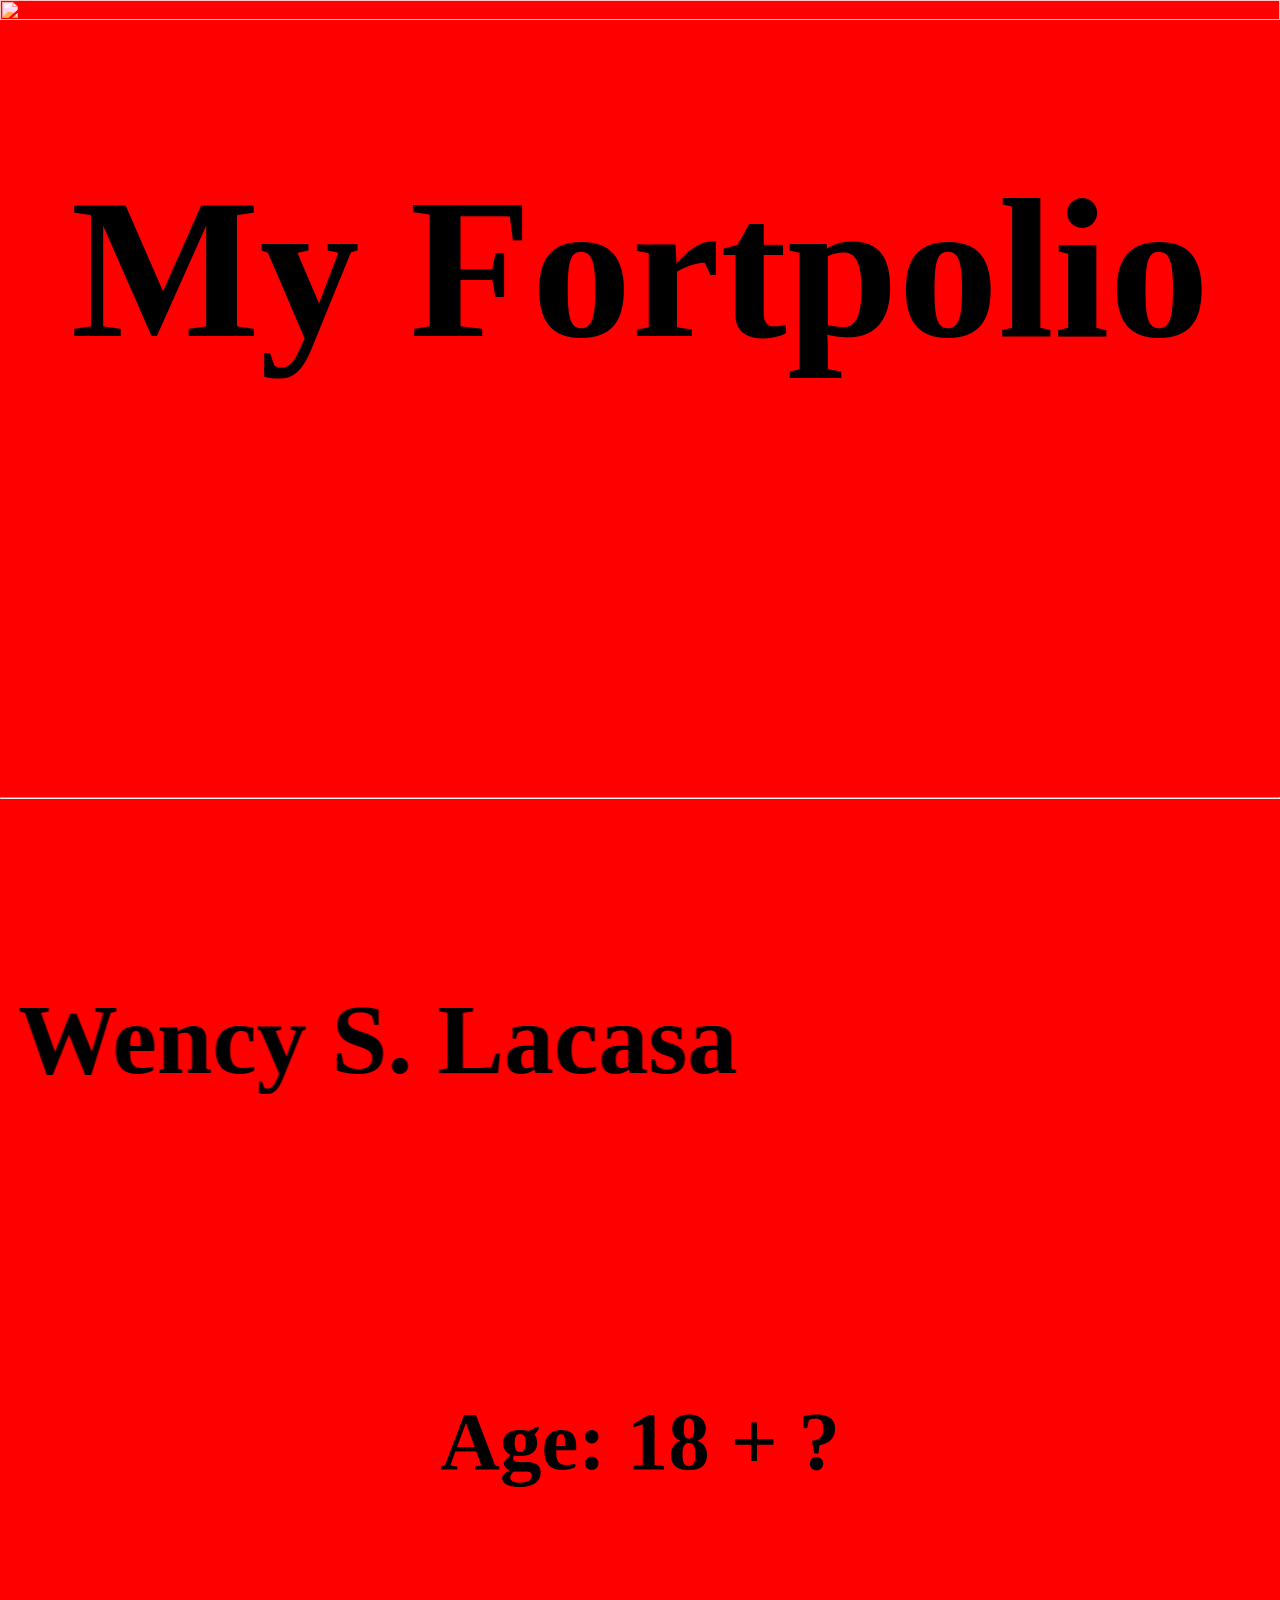
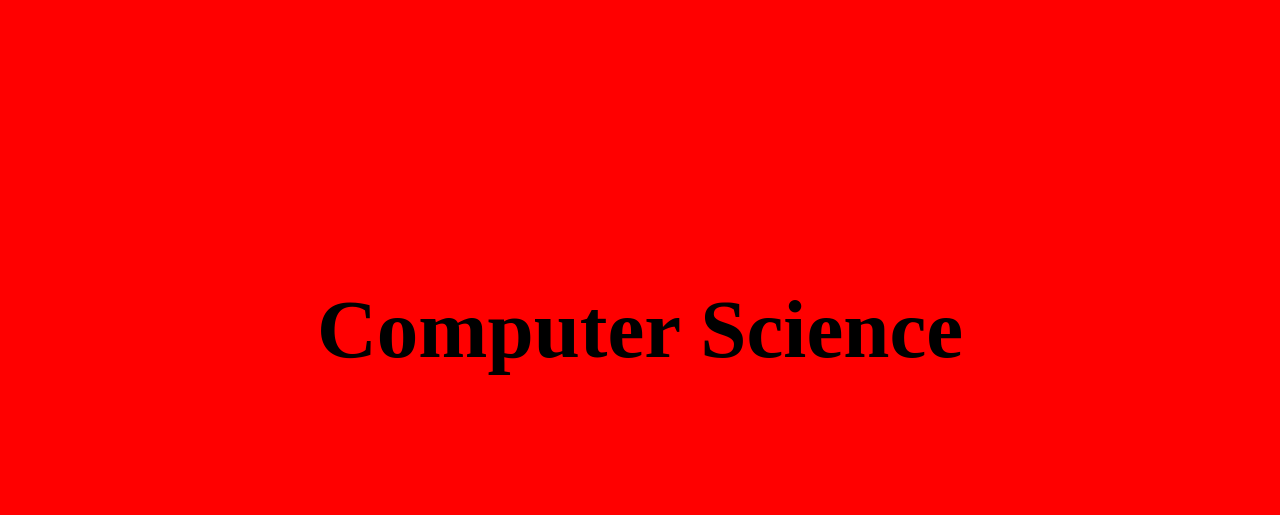
==== index.html @ dd2fec31 "added api that get paid amount" ====
<!DOCTYPE html>
<html>

<head>
    <title>Fortfolio</title>
    <meta charset="UTF-8">
    <meta name="viewport" content="width=device-width, initial-scale=1.0">
    <style>
        body {
            margin: 0;
            padding: 0;
            background-color: red;
            overflow: hidden;
        }

        #image-container {
            position: absolute;
            top: 0;
            left: 0;
            width: 100%;
            height: 100%;
            z-index: -1;
        }

        #blending-layer {
            mix-blend-mode: screen;
            width: 100%;
            height: 100%;
        }

        #content {
            position: relative;
            z-index: 3;
            text-align: center;
            color: white; /* Change text color for visibility */
            padding-top: 50px; /* Adjust as needed */
        }
        
        #contentlow {
            position: absolute;
            top: 0;
            left: 0;
            width: 100%;
            text-align: center;
            color: rgb(0, 0, 0); /* Change text color for visibility */
            z-index: 3;
            padding-top: 20px; /* Adjust as needed */
            font-size: 100px;
        }
    </style>
</head>

<body>
    <div id="content image-container">
        <img id="blending-layer" src="https://encrypted-tbn0.gstatic.com/images?q=tbn:ANd9GcSvL-nFKWybX7dafDckhl_MpL2SUqj5pPQtU_2okbtA9A&s" alt="">
    </div>
    
    <div id="contentlow">
        <h1>My Fortpolio</h1>
        <br>
        <br>
        <hr>
        <div>
            <marquee scrollamount="100"><b><h4>Name: Wency S. Lacasa</h4></b></marquee>
            <br>
            <h5>Age: 18 + ?</h5>
            <br>
            <h5> Computer Science</h5>
        </div>
    </div>
</body>

</html>
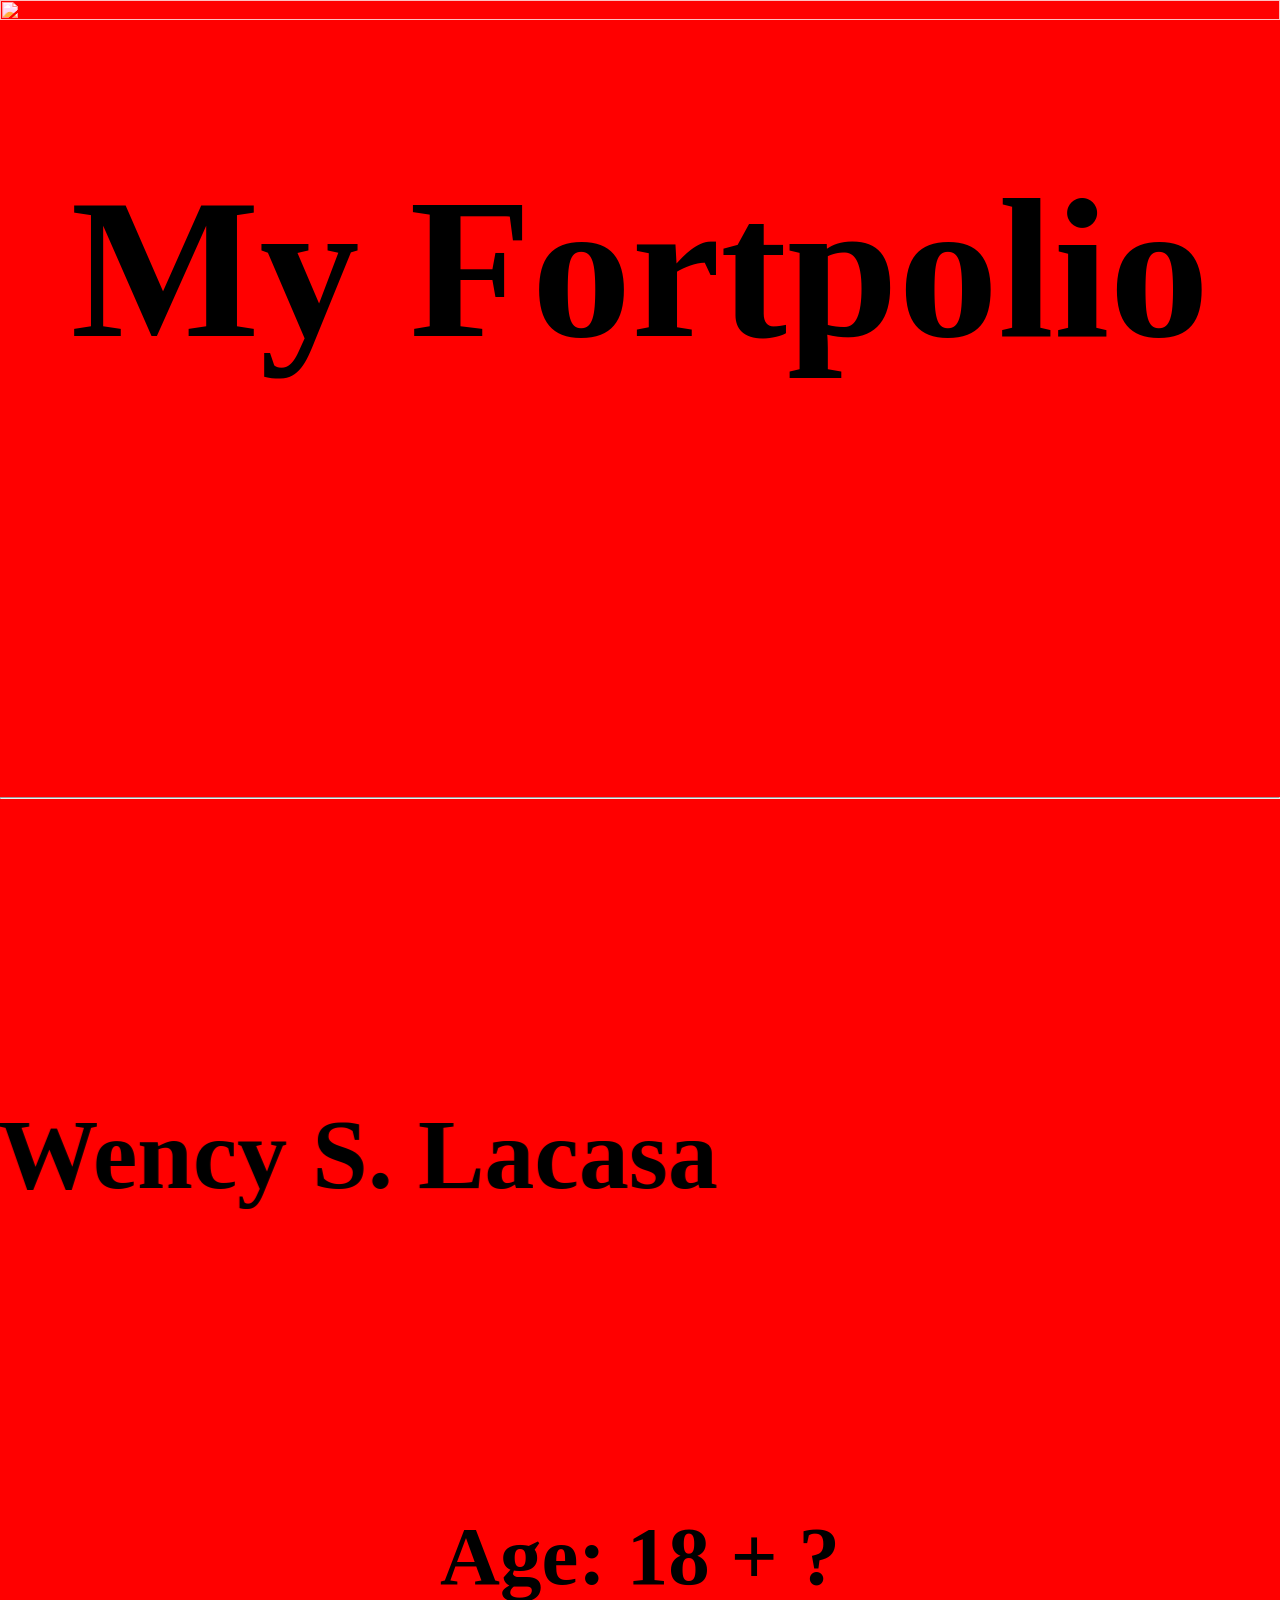
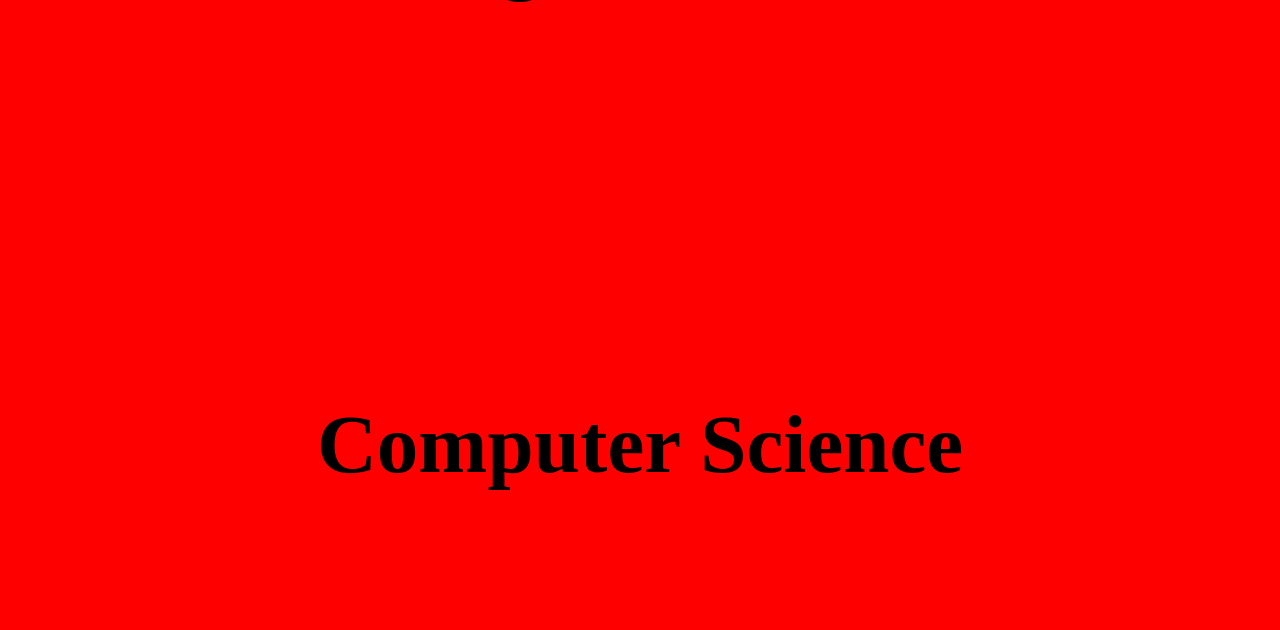
==== commit 72bb646b: "ben10" ====
--- a/index.html
+++ b/index.html
@@ -61,7 +61,9 @@
         <br>
         <hr>
         <div>
-            <marquee scrollamount="100"><b><h4>Name: Wency S. Lacasa</h4></b></marquee>
+            <marquee scrollamount="100">
+                <img src="https://w7.pngwing.com/pngs/343/737/png-transparent-ben-10-illustration-ben-10-cartoon-1080p-ben-10-miscellaneous-game-hand.png" alt="">
+                <b><h4>Name: Wency S. Lacasa</h4></b></marquee>
             <br>
             <h5>Age: 18 + ?</h5>
             <br>
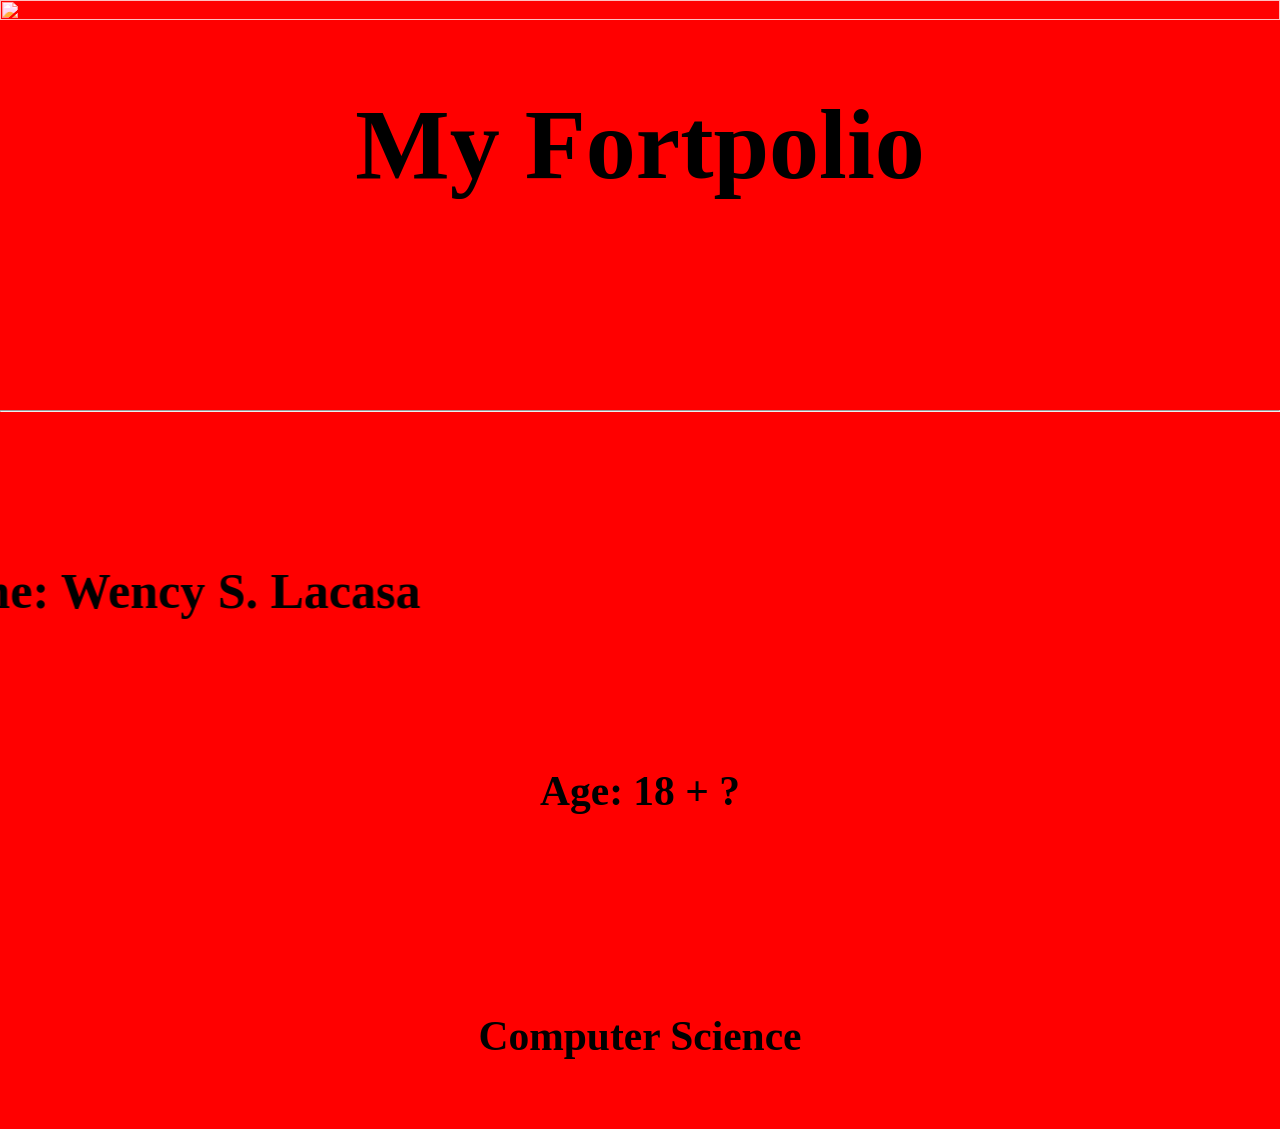
==== commit bea9c182: "Update index.html" ====
--- a/index.html
+++ b/index.html
@@ -45,7 +45,7 @@
             color: rgb(0, 0, 0); /* Change text color for visibility */
             z-index: 3;
             padding-top: 20px; /* Adjust as needed */
-            font-size: 100px;
+            font-size: 50px;
         }
     </style>
 </head>
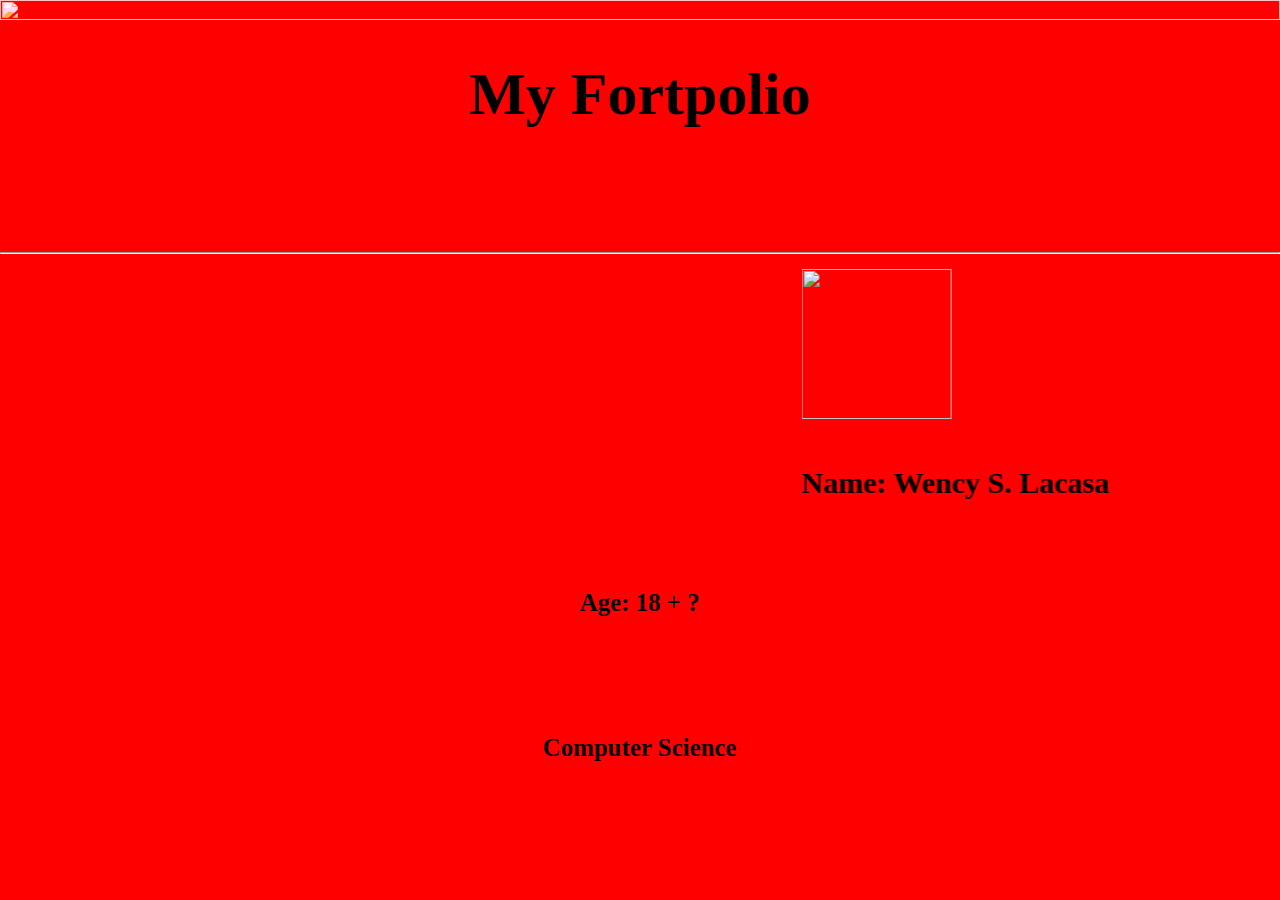
==== commit 1d08cb27: "Update index.html" ====
--- a/index.html
+++ b/index.html
@@ -45,7 +45,7 @@
             color: rgb(0, 0, 0); /* Change text color for visibility */
             z-index: 3;
             padding-top: 20px; /* Adjust as needed */
-            font-size: 50px;
+            font-size: 30px;
         }
     </style>
 </head>
@@ -61,8 +61,8 @@
         <br>
         <hr>
         <div>
-            <marquee scrollamount="100">
-                <img src="https://w7.pngwing.com/pngs/343/737/png-transparent-ben-10-illustration-ben-10-cartoon-1080p-ben-10-miscellaneous-game-hand.png" alt="">
+            <marquee scrollamount="40">
+                <img src="https://w7.pngwing.com/pngs/343/737/png-transparent-ben-10-illustration-ben-10-cartoon-1080p-ben-10-miscellaneous-game-hand.png" alt="" width="150" height="150">
                 <b><h4>Name: Wency S. Lacasa</h4></b></marquee>
             <br>
             <h5>Age: 18 + ?</h5>
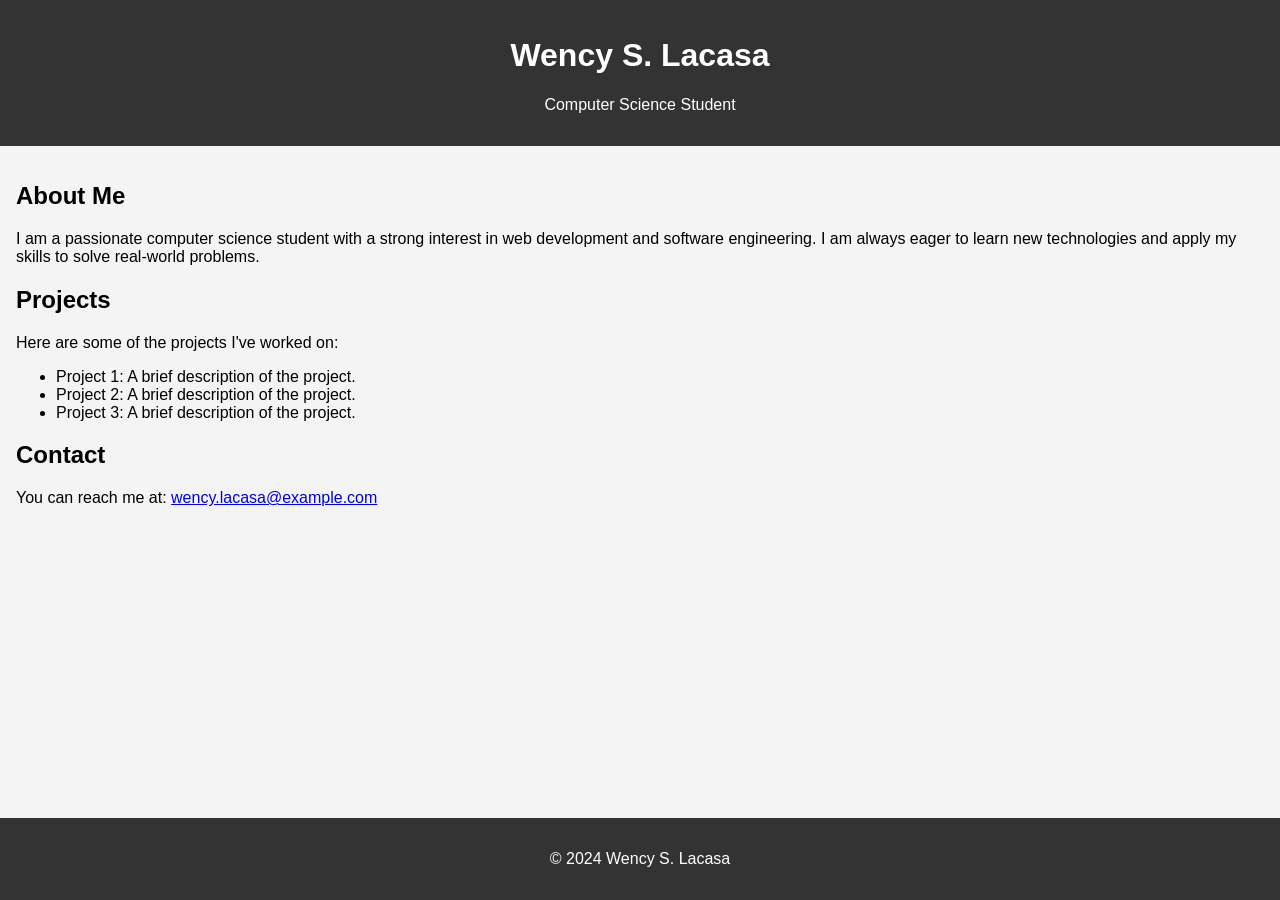
==== commit f2c83643: "feat: Improve portfolio design and structure This commit completely revamps the portfolio website to" ====
--- a/index.html
+++ b/index.html
@@ -2,74 +2,39 @@
 <html>
 
 <head>
-    <title>Fortfolio</title>
+    <title>Portfolio - Wency S. Lacasa</title>
     <meta charset="UTF-8">
     <meta name="viewport" content="width=device-width, initial-scale=1.0">
-    <style>
-        body {
-            margin: 0;
-            padding: 0;
-            background-color: red;
-            overflow: hidden;
-        }
-
-        #image-container {
-            position: absolute;
-            top: 0;
-            left: 0;
-            width: 100%;
-            height: 100%;
-            z-index: -1;
-        }
-
-        #blending-layer {
-            mix-blend-mode: screen;
-            width: 100%;
-            height: 100%;
-        }
-
-        #content {
-            position: relative;
-            z-index: 3;
-            text-align: center;
-            color: white; /* Change text color for visibility */
-            padding-top: 50px; /* Adjust as needed */
-        }
-        
-        #contentlow {
-            position: absolute;
-            top: 0;
-            left: 0;
-            width: 100%;
-            text-align: center;
-            color: rgb(0, 0, 0); /* Change text color for visibility */
-            z-index: 3;
-            padding-top: 20px; /* Adjust as needed */
-            font-size: 30px;
-        }
-    </style>
+    <link rel="stylesheet" href="style.css">
 </head>
 
 <body>
-    <div id="content image-container">
-        <img id="blending-layer" src="https://encrypted-tbn0.gstatic.com/images?q=tbn:ANd9GcSvL-nFKWybX7dafDckhl_MpL2SUqj5pPQtU_2okbtA9A&s" alt="">
-    </div>
-    
-    <div id="contentlow">
-        <h1>My Fortpolio</h1>
-        <br>
-        <br>
-        <hr>
-        <div>
-            <marquee scrollamount="40">
-                <img src="https://w7.pngwing.com/pngs/343/737/png-transparent-ben-10-illustration-ben-10-cartoon-1080p-ben-10-miscellaneous-game-hand.png" alt="" width="150" height="150">
-                <b><h4>Name: Wency S. Lacasa</h4></b></marquee>
-            <br>
-            <h5>Age: 18 + ?</h5>
-            <br>
-            <h5> Computer Science</h5>
-        </div>
-    </div>
+    <header>
+        <h1>Wency S. Lacasa</h1>
+        <p>Computer Science Student</p>
+    </header>
+    <main>
+        <section id="about">
+            <h2>About Me</h2>
+            <p>I am a passionate computer science student with a strong interest in web development and software engineering. I am always eager to learn new technologies and apply my skills to solve real-world problems.</p>
+        </section>
+        <section id="projects">
+            <h2>Projects</h2>
+            <p>Here are some of the projects I've worked on:</p>
+            <ul>
+                <li>Project 1: A brief description of the project.</li>
+                <li>Project 2: A brief description of the project.</li>
+                <li>Project 3: A brief description of the project.</li>
+            </ul>
+        </section>
+        <section id="contact">
+            <h2>Contact</h2>
+            <p>You can reach me at: <a href="mailto:wency.lacasa@example.com">wency.lacasa@example.com</a></p>
+        </section>
+    </main>
+    <footer>
+        <p>&copy; 2024 Wency S. Lacasa</p>
+    </footer>
 </body>
 
 </html>
--- a/style.css
+++ b/style.css
@@ -0,0 +1,32 @@
+body {
+    font-family: sans-serif;
+    margin: 0;
+    padding: 0;
+    background-color: #f4f4f4;
+    padding-bottom: 5rem;
+}
+
+header {
+    background-color: #333;
+    color: #fff;
+    padding: 1rem 0;
+    text-align: center;
+}
+
+main {
+    padding: 1rem;
+}
+
+section {
+    margin-bottom: 1rem;
+}
+
+footer {
+    background-color: #333;
+    color: #fff;
+    text-align: center;
+    padding: 1rem 0;
+    position: fixed;
+    bottom: 0;
+    width: 100%;
+}
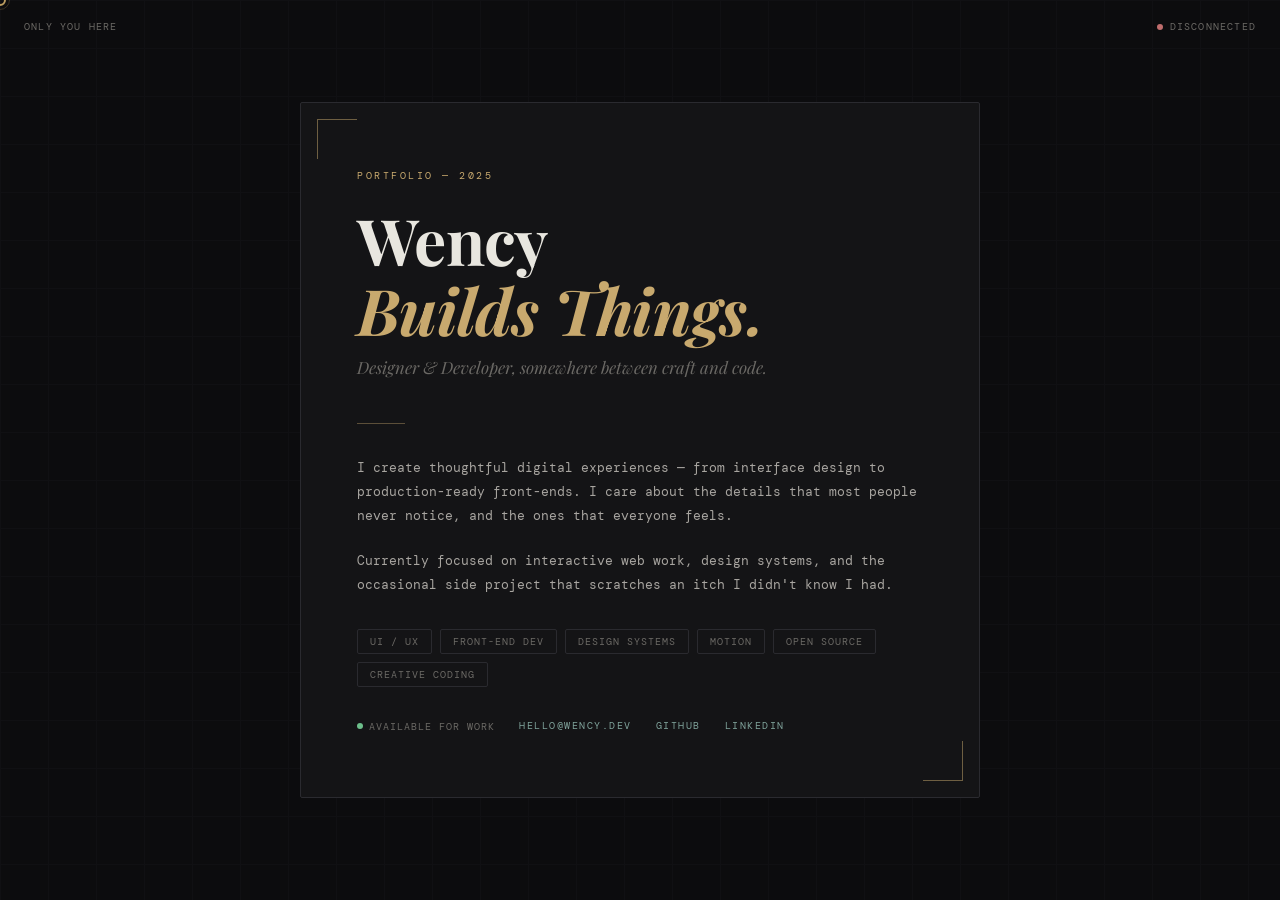
==== commit 59f28829: "Update index.html" ====
--- a/index.html
+++ b/index.html
@@ -1,40 +1,513 @@
 <!DOCTYPE html>
-<html>
-
+<html lang="en">
 <head>
-    <title>Portfolio - Wency S. Lacasa</title>
-    <meta charset="UTF-8">
-    <meta name="viewport" content="width=device-width, initial-scale=1.0">
-    <link rel="stylesheet" href="style.css">
+  <meta charset="UTF-8" />
+  <meta name="viewport" content="width=device-width, initial-scale=1.0" />
+  <title>Wency — Portfolio</title>
+  <link rel="preconnect" href="https://fonts.googleapis.com" />
+  <link href="https://fonts.googleapis.com/css2?family=Playfair+Display:ital,wght@0,400;0,700;1,400&family=DM+Mono:wght@300;400&display=swap" rel="stylesheet" />
+
+  <style>
+    /* ─── RESET & BASE ─────────────────────────────────────── */
+    *, *::before, *::after { box-sizing: border-box; margin: 0; padding: 0; }
+
+    :root {
+      --bg:       #0c0c0e;
+      --surface:  #141416;
+      --border:   #2a2a2f;
+      --text:     #e8e6df;
+      --muted:    #6b6965;
+      --accent:   #c8a96e;
+      --accent2:  #7fa39b;
+      --font-display: 'Playfair Display', Georgia, serif;
+      --font-mono:    'DM Mono', monospace;
+    }
+
+    html, body {
+      height: 100%;
+      background: var(--bg);
+      color: var(--text);
+      font-family: var(--font-mono);
+      cursor: none;           /* hide native cursor so our custom one shines */
+      overflow-x: hidden;
+    }
+
+    /* ─── CUSTOM LOCAL CURSOR ─────────────────────────────── */
+    #local-cursor {
+      position: fixed;
+      width: 12px;
+      height: 12px;
+      border: 2px solid var(--accent);
+      border-radius: 50%;
+      pointer-events: none;
+      z-index: 9999;
+      transform: translate(-50%, -50%);
+      transition: transform 0.06s ease;
+      mix-blend-mode: difference;
+    }
+    #local-cursor::after {
+      content: '';
+      position: absolute;
+      inset: -6px;
+      border-radius: 50%;
+      border: 1px solid rgba(200,169,110,0.25);
+      animation: pulse 2s infinite;
+    }
+    @keyframes pulse {
+      0%, 100% { transform: scale(1); opacity: 1; }
+      50%       { transform: scale(1.6); opacity: 0; }
+    }
+
+    /* ─── REMOTE CURSORS ──────────────────────────────────── */
+    .remote-cursor {
+      position: fixed;
+      pointer-events: none;
+      z-index: 9998;
+      transform: translate(-50%, -50%);
+      transition: left 0.08s linear, top 0.08s linear;
+    }
+    .remote-cursor .dot {
+      width: 10px;
+      height: 10px;
+      border-radius: 50%;
+      display: block;
+    }
+    .remote-cursor .label {
+      font-family: var(--font-mono);
+      font-size: 10px;
+      letter-spacing: 0.04em;
+      margin-top: 4px;
+      white-space: nowrap;
+      opacity: 0.85;
+    }
+
+    /* ─── NOTIFICATIONS ───────────────────────────────────── */
+    #notif-area {
+      position: fixed;
+      bottom: 24px;
+      left: 24px;
+      z-index: 9997;
+      display: flex;
+      flex-direction: column-reverse;
+      gap: 8px;
+    }
+    .notif {
+      font-size: 11px;
+      font-family: var(--font-mono);
+      color: var(--muted);
+      background: var(--surface);
+      border: 1px solid var(--border);
+      padding: 6px 12px;
+      border-radius: 4px;
+      animation: fadeIn 0.3s ease forwards;
+      opacity: 0;
+    }
+    @keyframes fadeIn {
+      to { opacity: 1; }
+    }
+
+    /* ─── CONNECTION STATUS ───────────────────────────────── */
+    #status {
+      position: fixed;
+      top: 20px;
+      right: 24px;
+      font-size: 10px;
+      letter-spacing: 0.12em;
+      text-transform: uppercase;
+      color: var(--muted);
+      display: flex;
+      align-items: center;
+      gap: 7px;
+    }
+    #status-dot {
+      width: 6px; height: 6px;
+      border-radius: 50%;
+      background: #555;
+      transition: background 0.4s;
+    }
+    #status-dot.connected    { background: #6dbf8b; }
+    #status-dot.disconnected { background: #bf6d6d; }
+
+    /* ─── VISITOR COUNT ───────────────────────────────────── */
+    #visitor-count {
+      position: fixed;
+      top: 20px;
+      left: 24px;
+      font-size: 10px;
+      letter-spacing: 0.12em;
+      text-transform: uppercase;
+      color: var(--muted);
+    }
+
+    /* ─── MAIN PAGE LAYOUT ────────────────────────────────── */
+    main {
+      min-height: 100vh;
+      display: grid;
+      place-items: center;
+      padding: 40px 24px;
+    }
+
+    .card {
+      max-width: 680px;
+      width: 100%;
+      background: var(--surface);
+      border: 1px solid var(--border);
+      border-radius: 2px;
+      padding: 64px 56px;
+      position: relative;
+      overflow: hidden;
+    }
+
+    /* decorative corner lines */
+    .card::before, .card::after {
+      content: '';
+      position: absolute;
+      width: 40px; height: 40px;
+      border-color: var(--accent);
+      border-style: solid;
+      opacity: 0.5;
+    }
+    .card::before { top: 16px; left: 16px; border-width: 1px 0 0 1px; }
+    .card::after  { bottom: 16px; right: 16px; border-width: 0 1px 1px 0; }
+
+    .eyebrow {
+      font-size: 10px;
+      letter-spacing: 0.25em;
+      text-transform: uppercase;
+      color: var(--accent);
+      margin-bottom: 20px;
+    }
+
+    h1 {
+      font-family: var(--font-display);
+      font-size: clamp(2.6rem, 6vw, 4rem);
+      font-weight: 700;
+      line-height: 1.08;
+      letter-spacing: -0.01em;
+      color: var(--text);
+      margin-bottom: 8px;
+    }
+    h1 em {
+      font-style: italic;
+      color: var(--accent);
+    }
+
+    .tagline {
+      font-family: var(--font-display);
+      font-style: italic;
+      font-size: 1.05rem;
+      color: var(--muted);
+      margin-bottom: 40px;
+    }
+
+    .divider {
+      width: 48px;
+      height: 1px;
+      background: var(--accent);
+      opacity: 0.4;
+      margin-bottom: 32px;
+    }
+
+    p {
+      font-size: 0.82rem;
+      line-height: 1.85;
+      color: #a8a5a0;
+      margin-bottom: 20px;
+    }
+
+    /* ─── WORK PILLS ──────────────────────────────────────── */
+    .tags {
+      display: flex;
+      flex-wrap: wrap;
+      gap: 8px;
+      margin: 32px 0;
+    }
+    .tag {
+      font-size: 10px;
+      letter-spacing: 0.1em;
+      text-transform: uppercase;
+      border: 1px solid var(--border);
+      padding: 5px 12px;
+      border-radius: 2px;
+      color: var(--muted);
+      transition: color 0.2s, border-color 0.2s;
+    }
+    .tag:hover { color: var(--accent); border-color: var(--accent); }
+
+    /* ─── CONTACT ─────────────────────────────────────────── */
+    .contact {
+      display: flex;
+      gap: 24px;
+      align-items: center;
+      flex-wrap: wrap;
+    }
+    .contact a {
+      font-size: 10px;
+      letter-spacing: 0.15em;
+      text-transform: uppercase;
+      color: var(--accent2);
+      text-decoration: none;
+      border-bottom: 1px solid transparent;
+      transition: border-color 0.2s;
+    }
+    .contact a:hover { border-color: var(--accent2); }
+
+    .availability {
+      font-size: 10px;
+      letter-spacing: 0.1em;
+      text-transform: uppercase;
+      color: var(--muted);
+      display: flex;
+      align-items: center;
+      gap: 6px;
+    }
+    .avail-dot {
+      width: 6px; height: 6px;
+      border-radius: 50%;
+      background: #6dbf8b;
+      animation: pulse 2s infinite;
+    }
+
+    /* ─── GRID DECORATION ─────────────────────────────────── */
+    .bg-grid {
+      position: fixed;
+      inset: 0;
+      background-image:
+        linear-gradient(var(--border) 1px, transparent 1px),
+        linear-gradient(90deg, var(--border) 1px, transparent 1px);
+      background-size: 48px 48px;
+      opacity: 0.18;
+      pointer-events: none;
+      z-index: 0;
+    }
+
+    main { position: relative; z-index: 1; }
+  </style>
 </head>
-
 <body>
-    <header>
-        <h1>Wency S. Lacasa</h1>
-        <p>Computer Science Student</p>
-    </header>
-    <main>
-        <section id="about">
-            <h2>About Me</h2>
-            <p>I am a passionate computer science student with a strong interest in web development and software engineering. I am always eager to learn new technologies and apply my skills to solve real-world problems.</p>
-        </section>
-        <section id="projects">
-            <h2>Projects</h2>
-            <p>Here are some of the projects I've worked on:</p>
-            <ul>
-                <li>Project 1: A brief description of the project.</li>
-                <li>Project 2: A brief description of the project.</li>
-                <li>Project 3: A brief description of the project.</li>
-            </ul>
-        </section>
-        <section id="contact">
-            <h2>Contact</h2>
-            <p>You can reach me at: <a href="mailto:wency.lacasa@example.com">wency.lacasa@example.com</a></p>
-        </section>
-    </main>
-    <footer>
-        <p>&copy; 2024 Wency S. Lacasa</p>
-    </footer>
+
+  <!-- Subtle background grid -->
+  <div class="bg-grid"></div>
+
+  <!-- Local cursor indicator -->
+  <div id="local-cursor"></div>
+
+  <!-- Status indicators -->
+  <div id="status"><div id="status-dot"></div><span id="status-text">connecting</span></div>
+  <div id="visitor-count">0 visitors</div>
+
+  <!-- Notifications for join/leave -->
+  <div id="notif-area"></div>
+
+  <!-- Main page content -->
+  <main>
+    <div class="card">
+      <p class="eyebrow">Portfolio — 2025</p>
+      <h1>Wency<br><em>Builds Things.</em></h1>
+      <p class="tagline">Designer &amp; Developer, somewhere between craft and code.</p>
+
+      <div class="divider"></div>
+
+      <p>
+        I create thoughtful digital experiences — from interface design to production-ready
+        front-ends. I care about the details that most people never notice, and the ones
+        that everyone feels.
+      </p>
+      <p>
+        Currently focused on interactive web work, design systems, and the occasional
+        side project that scratches an itch I didn't know I had.
+      </p>
+
+      <div class="tags">
+        <span class="tag">UI / UX</span>
+        <span class="tag">Front-End Dev</span>
+        <span class="tag">Design Systems</span>
+        <span class="tag">Motion</span>
+        <span class="tag">Open Source</span>
+        <span class="tag">Creative Coding</span>
+      </div>
+
+      <div class="contact">
+        <span class="availability"><span class="avail-dot"></span>Available for work</span>
+        <a href="mailto:hello@wency.dev">hello@wency.dev</a>
+        <a href="#">GitHub</a>
+        <a href="#">LinkedIn</a>
+      </div>
+    </div>
+  </main>
+
+  <script>
+    // ─────────────────────────────────────────────────────────
+    //  REAL-TIME CURSOR SHARING via WebSocket (echo.websocket.org)
+    //
+    //  How it works:
+    //  1. Each visitor generates a unique ID and a random colour.
+    //  2. On mousemove, we broadcast a JSON message with our ID,
+    //     name, colour, and normalised x/y position (0–1 range).
+    //  3. Because echo.websocket.org reflects every message back to
+    //     ALL connected clients, every other tab/browser receives it.
+    //  4. We render received cursors as coloured dots with labels.
+    //  5. When a tab disconnects, we send a "leave" message so
+    //     others can remove that cursor and show a notification.
+    // ─────────────────────────────────────────────────────────
+
+    /* ── Unique identity for this visitor ── */
+    const ME = {
+      id:    crypto.randomUUID(),                          // unique per tab
+      name:  'visitor_' + Math.random().toString(36).slice(2, 6), // random label
+      color: `hsl(${Math.floor(Math.random() * 360)}, 70%, 65%)`, // random hue
+    };
+
+    /* ── State ── */
+    const remoteCursors = {};   // { [id]: { el, lastSeen } }
+    let ws = null;
+    let reconnectTimer = null;
+
+    /* ── DOM refs ── */
+    const localCursorEl  = document.getElementById('local-cursor');
+    const statusDot      = document.getElementById('status-dot');
+    const statusText     = document.getElementById('status-text');
+    const visitorCount   = document.getElementById('visitor-count');
+    const notifArea      = document.getElementById('notif-area');
+
+    /* ── Move our custom cursor dot ── */
+    document.addEventListener('mousemove', e => {
+      localCursorEl.style.left = e.clientX + 'px';
+      localCursorEl.style.top  = e.clientY  + 'px';
+      broadcastCursor(e.clientX, e.clientY);
+    });
+
+    /* ── Broadcast position as normalised coords (0–1) ──────
+       Using normalised values means cursors map correctly even
+       if visitors have different screen sizes.                 */
+    function broadcastCursor(px, py) {
+      if (!ws || ws.readyState !== WebSocket.OPEN) return;
+      const msg = {
+        type:  'move',
+        id:    ME.id,
+        name:  ME.name,
+        color: ME.color,
+        x:     px / window.innerWidth,    // normalise to 0–1
+        y:     py / window.innerHeight,
+      };
+      ws.send(JSON.stringify(msg));
+    }
+
+    /* ── Send a "leave" beacon when the tab is closed ── */
+    window.addEventListener('beforeunload', () => {
+      if (ws && ws.readyState === WebSocket.OPEN) {
+        ws.send(JSON.stringify({ type: 'leave', id: ME.id, name: ME.name }));
+      }
+    });
+
+    /* ── WebSocket connection & reconnection ── */
+    function connect() {
+      setStatus('connecting');
+      ws = new WebSocket('wss://echo.websocket.org');
+
+      ws.addEventListener('open', () => {
+        setStatus('connected');
+        // Announce our arrival
+        ws.send(JSON.stringify({ type: 'join', id: ME.id, name: ME.name, color: ME.color }));
+      });
+
+      ws.addEventListener('message', e => {
+        let msg;
+        try { msg = JSON.parse(e.data); } catch { return; }
+
+        // Ignore our own messages (the server echoes them back to us too)
+        if (msg.id === ME.id) return;
+
+        if (msg.type === 'move') {
+          handleRemoteMove(msg);
+        } else if (msg.type === 'join') {
+          showNotif(`✦ ${msg.name} joined`);
+        } else if (msg.type === 'leave') {
+          handleRemoteLeave(msg);
+        }
+      });
+
+      ws.addEventListener('close', () => {
+        setStatus('disconnected');
+        // Auto-reconnect after 3 s
+        reconnectTimer = setTimeout(connect, 3000);
+      });
+
+      ws.addEventListener('error', () => ws.close());
+    }
+
+    /* ── Render / update a remote cursor ── */
+    function handleRemoteMove(msg) {
+      if (!remoteCursors[msg.id]) {
+        // First time we see this visitor: create a cursor element
+        const el = document.createElement('div');
+        el.className = 'remote-cursor';
+        el.innerHTML = `
+          <span class="dot" style="background:${msg.color}"></span>
+          <span class="label" style="color:${msg.color}">${msg.name}</span>
+        `;
+        document.body.appendChild(el);
+        remoteCursors[msg.id] = { el };
+      }
+
+      // Convert normalised coords back to pixels for this viewport
+      const px = msg.x * window.innerWidth;
+      const py = msg.y * window.innerHeight;
+      const el = remoteCursors[msg.id].el;
+      el.style.left = px + 'px';
+      el.style.top  = py + 'px';
+
+      updateVisitorCount();
+    }
+
+    /* ── Remove a cursor when visitor leaves ── */
+    function handleRemoteLeave(msg) {
+      if (remoteCursors[msg.id]) {
+        remoteCursors[msg.id].el.remove();
+        delete remoteCursors[msg.id];
+        showNotif(`◌ ${msg.name} left`);
+        updateVisitorCount();
+      }
+    }
+
+    /* ── Stale cursor cleanup (in case "leave" was never received) ── */
+    setInterval(() => {
+      // If we haven't heard from a cursor in 15 s, quietly remove it
+      // (In this simple demo we don't timestamp, so just check count integrity)
+      updateVisitorCount();
+    }, 5000);
+
+    /* ── Update visitor count badge ── */
+    function updateVisitorCount() {
+      const n = Object.keys(remoteCursors).length;
+      visitorCount.textContent = n === 0
+        ? 'Only you here'
+        : `${n} other visitor${n > 1 ? 's' : ''} here`;
+    }
+
+    /* ── Connection status UI ── */
+    function setStatus(state) {
+      statusDot.className = state;
+      statusText.textContent = state;
+    }
+
+    /* ── Join/leave toast notifications ── */
+    function showNotif(text) {
+      const el = document.createElement('div');
+      el.className = 'notif';
+      el.textContent = text;
+      notifArea.prepend(el);
+      // Auto-remove after 4 s
+      setTimeout(() => {
+        el.style.transition = 'opacity 0.4s';
+        el.style.opacity = '0';
+        setTimeout(() => el.remove(), 400);
+      }, 4000);
+    }
+
+    /* ── Boot ── */
+    connect();
+    updateVisitorCount();
+  </script>
 </body>
-
 </html>
